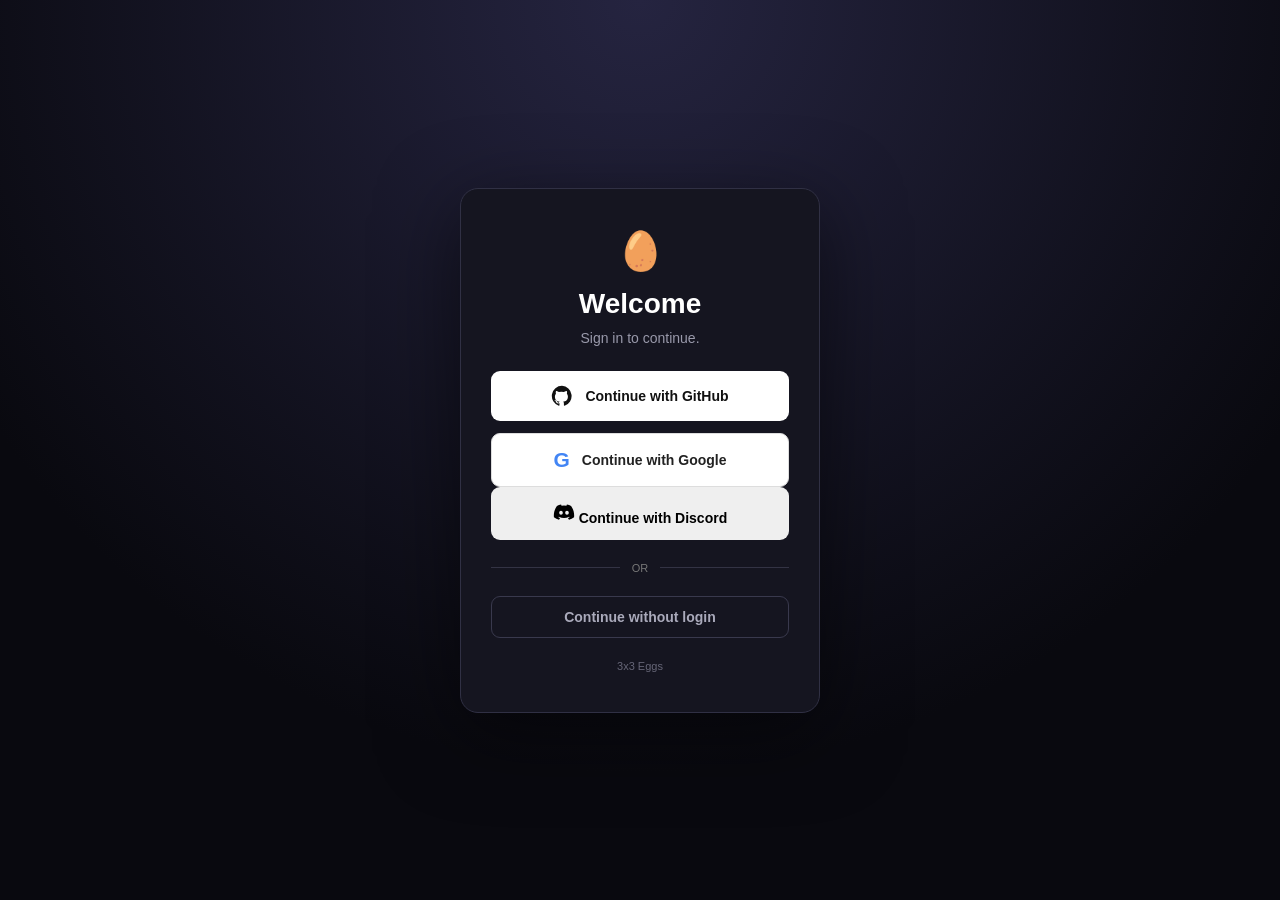
==== index.html @ 0055cea7 "Update index.html" ====
<!DOCTYPE html>
<html lang="en">
<head>
    <meta charset="UTF-8">
    <meta name="viewport" content="width=device-width, initial-scale=1.0">
    <title>3x3 Eggs</title>
    <link rel="stylesheet" href="style.css">
    <script type="module" src="script.js"></script>
</head>
<body>

<div id="login-screen">
    <div class="login-box">

        <div class="logo">🥚</div>

        <h1>Welcome</h1>
        <p class="subtitle">Sign in to continue.</p>

        <!-- SIGNED OUT -->
        <div id="signed-out">

            <button id="login-btn" class="github-btn">
                <svg viewBox="0 0 24 24" width="22" height="22">
                    <path fill="currentColor" d="M12 .9a11.1 11.1 0 0 0-3.51 21.63c.55.1.76-.24.76-.53v-2.06c-3.1.67-3.75-1.32-3.75-1.32-.5-1.28-1.24-1.62-1.24-1.62-1.01-.69.08-.68.08-.68 1.12.08 1.71 1.15 1.71 1.15 1 .1.75 1.91 2.4 2.02.3-.72.62-1.2.9-1.48-2.48-.28-5.09-1.24-5.09-5.53 0-1.22.44-2.22 1.15-3-.12-.28-.5-1.42.11-2.96 0 0 .94-.3 3.05 1.15a10.6 10.6 0 0 1 5.56 0c2.12-1.44 3.05-1.15 3.05-1.15.61 1.54.23 2.68.12 2.96.71.78 1.14 1.78 1.14 3 0 4.3-2.62 5.25-5.12 5.52.4.35.76 1.03.76 2.08V22c0 .29.2.64.77.53A11.1 11.1 0 0 0 12 .9z"/>
                </svg>
                Continue with GitHub
            </button>

            <button id="google-btn" class="google-btn">
                <span class="google-icon">G</span>
                Continue with Google
            </button>

            <!-- DISCORD LOGIN -->
            <button id="discord-btn" class="discord-btn">
                <svg viewBox="0 0 24 24" width="22" height="22" aria-hidden="true">
                    <path fill="currentColor" d="M19.73 5.33A18.4 18.4 0 0 0 15.2 3.92l-.56 1.14a17 17 0 0 0-5.28 0L8.8 3.92a18.4 18.4 0 0 0-4.53 1.41C1.4 9.55.62 13.67 1.01 17.73a18.5 18.5 0 0 0 5.55 2.81l1.2-1.96a12 12 0 0 1-1.89-.91l.46-.36a13.2 13.2 0 0 0 11.34 0l.46.36a12 12 0 0 1-1.89.91l1.2 1.96a18.5 18.5 0 0 0 5.55-2.81c.46-4.71-.79-8.79-3.26-12.4ZM8.73 14.97c-1.08 0-1.97-.99-1.97-2.21s.87-2.21 1.97-2.21 1.99.99 1.97 2.21c0 1.22-.87 2.21-1.97 2.21Zm6.54 0c-1.08 0-1.97-.99-1.97-2.21s.87-2.21 1.97-2.21 1.99.99 1.97 2.21c0 1.22-.87 2.21-1.97 2.21Z"/>
                </svg>
                Continue with Discord
            </button>

            <div class="divider">OR</div>

            <button id="continue-btn" class="continue-btn">
                Continue without login
            </button>

        </div>

        <!-- SIGNED IN -->
        <div id="signed-in" hidden>

            <img id="avatar" src="" alt="Profile picture">

            <h3 id="username"></h3>

            <p class="subtitle">You're logged in!</p>

            <button id="logged-in-continue" class="game-btn">
                Continue
            </button>

            <button id="logout-btn" class="logout-btn">
                Sign out
            </button>

        </div>

        <p id="status" aria-live="polite"></p>

        <small>3x3 Eggs</small>

    </div>
</div>

<div id="game"></div>

</body>
</html>
---- style.css ----
* {
    margin: 0;
    padding: 0;
    box-sizing: border-box;
}

html, body {
    width: 100%;
    height: 100%;
    overflow: hidden;
    font-family: Arial, sans-serif;
    background: #09090f;
    color: white;
}

[hidden] {
    display: none !important;
}

#login-screen {
    position: fixed;
    inset: 0;
    z-index: 100;
    display: flex;
    justify-content: center;
    align-items: center;
    background: radial-gradient(circle at top, #252440, #09090f 70%);
    transition: opacity .4s;
}

#login-screen.fade {
    opacity: 0;
    pointer-events: none;
}

.login-box {
    width: 360px;
    max-width: 90%;
    padding: 40px 30px;
    text-align: center;
    background: #151520;
    border: 1px solid #303044;
    border-radius: 18px;
    box-shadow: 0 20px 80px #0008;
}

.logo {
    font-size: 38px;
    margin-bottom: 15px;
}

h1 {
    font-size: 28px;
    margin-bottom: 10px;
}

.subtitle {
    color: #9999aa;
    font-size: 14px;
    margin-bottom: 25px;
}

button {
    width: 100%;
    padding: 14px;
    border: none;
    border-radius: 9px;
    font-size: 14px;
    font-weight: bold;
    cursor: pointer;
    transition: .2s;
}

button:hover {
    transform: translateY(-2px);
}

button:disabled {
    opacity: .6;
    cursor: wait;
    transform: none;
}

/* GITHUB */

.github-btn {
    display: flex;
    align-items: center;
    justify-content: center;
    gap: 12px;
    background: white;
    color: #111;
}

.github-btn:hover {
    background: #ddd;
}

/* GOOGLE */

.google-btn {
    display: flex;
    align-items: center;
    justify-content: center;
    gap: 12px;
    margin-top: 12px;
    background: white;
    color: #222;
    border: 1px solid #ddd;
}

.google-btn:hover {
    background: #eee;
}

.google-icon {
    font-size: 21px;
    font-weight: bold;
    color: #4285f4;
}

/* CONTINUE */

.game-btn {
    background: white;
    color: #111;
    margin-bottom: 10px;
}

.game-btn:hover {
    background: #ddd;
}

/* SIGN OUT */

.logout-btn {
    background: #36364b;
    color: white;
}

.logout-btn:hover {
    background: #494963;
}

/* GUEST */

.continue-btn {
    background: transparent;
    border: 1px solid #39394d;
    color: #aaaabb;
    padding: 12px;
}

.continue-btn:hover {
    background: #252536;
    color: white;
}

/* DIVIDER */

.divider {
    display: flex;
    align-items: center;
    gap: 12px;
    margin: 22px 0;
    color: #777;
    font-size: 11px;
}

.divider::before,
.divider::after {
    content: "";
    flex: 1;
    height: 1px;
    background: #333344;
}

/* PROFILE */

#avatar {
    width: 75px;
    height: 75px;
    border-radius: 50%;
    object-fit: cover;
    margin: 10px auto;
    display: block;
}

#username {
    margin: 10px 0;
    font-size: 19px;
}

/* STATUS */

#status {
    color: #e8b875;
    font-size: 12px;
    margin-top: 12px;
    overflow-wrap: anywhere;
}

small {
    display: block;
    color: #666677;
    margin-top: 22px;
    font-size: 11px;
}

/* GAME */

#game {
    width: 100%;
    height: 100%;
}

#game iframe {
    width: 100%;
    height: 100%;
    border: none;
    display: block;
}
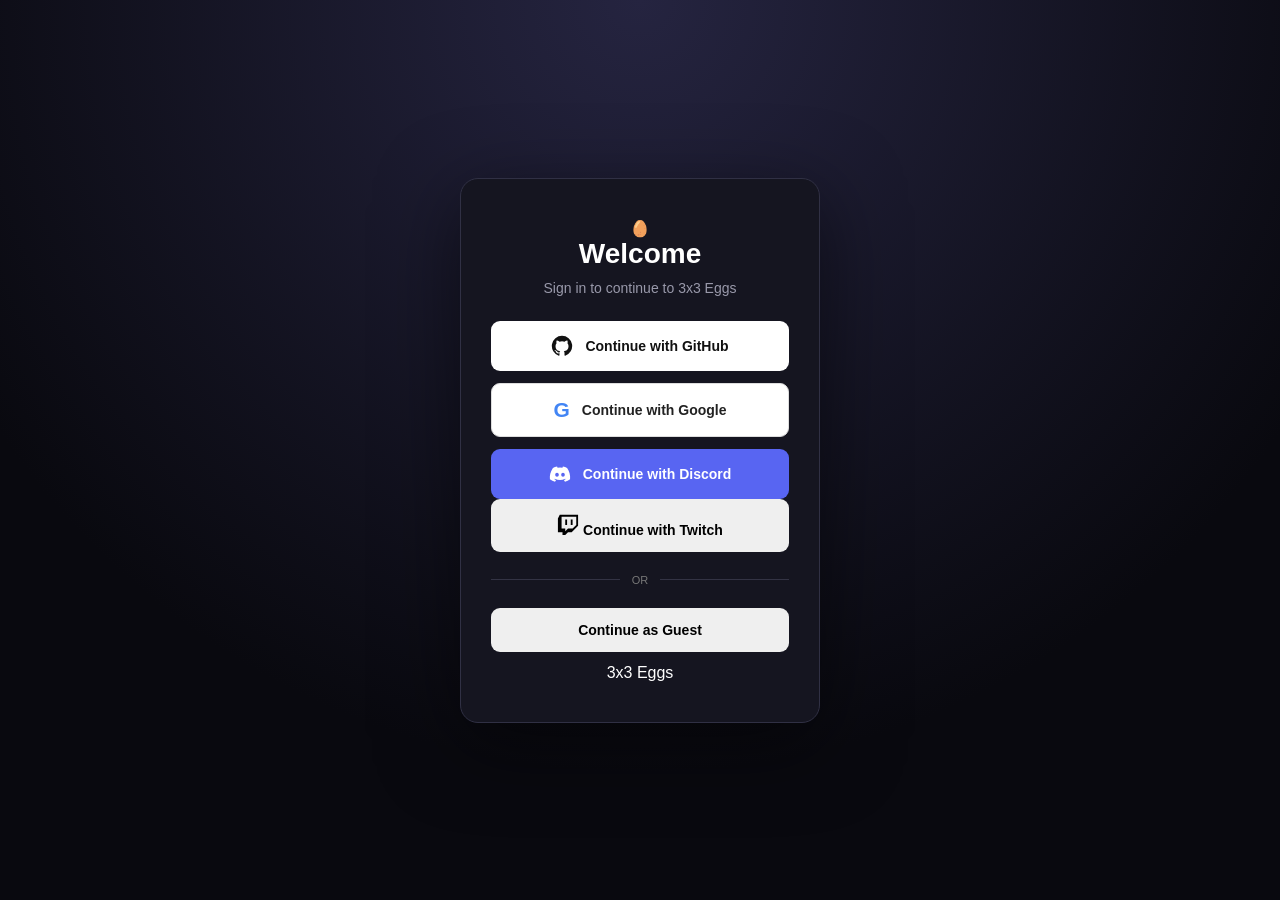
==== commit b3d8799f: "Update index.html" ====
--- a/index.html
+++ b/index.html
@@ -1,80 +1,83 @@
 <!DOCTYPE html>
 <html lang="en">
 <head>
-    <meta charset="UTF-8">
-    <meta name="viewport" content="width=device-width, initial-scale=1.0">
-    <title>3x3 Eggs</title>
-    <link rel="stylesheet" href="style.css">
-    <script type="module" src="script.js"></script>
+  <meta charset="UTF-8">
+  <meta name="viewport" content="width=device-width, initial-scale=1.0">
+  <title>3x3 Eggs</title>
+  <link rel="stylesheet" href="style.css">
 </head>
 <body>
 
-<div id="login-screen">
+  <main id="login-screen">
     <div class="login-box">
 
-        <div class="logo">🥚</div>
+      <div class="egg-logo">🥚</div>
 
-        <h1>Welcome</h1>
-        <p class="subtitle">Sign in to continue.</p>
+      <h1>Welcome</h1>
+      <p class="subtitle">Sign in to continue to 3x3 Eggs</p>
 
-        <!-- SIGNED OUT -->
-        <div id="signed-out">
+      <section id="signed-out">
+        <button id="login-btn" class="auth-btn github-btn">
+          <svg viewBox="0 0 24 24" width="22" height="22" aria-hidden="true">
+            <path fill="currentColor" d="M12 .9a11.1 11.1 0 0 0-3.51 21.63c.55.1.76-.24.76-.53v-2.07c-3.1.67-3.76-1.32-3.76-1.32-.5-1.28-1.24-1.62-1.24-1.62-1.02-.7.08-.69.08-.69 1.12.08 1.71 1.15 1.71 1.15 1 .1.76 2.3 3.3 1.62.1-.72.39-1.2.7-1.48-2.48-.28-5.1-1.24-5.1-5.53 0-1.22.44-2.22 1.15-3-.12-.28-.5-1.42.11-2.96 0 0 .94-.3 3.05 1.15a10.6 10.6 0 0 1 5.55 0c2.12-1.44 3.05-1.15 3.05-1.15.61 1.54.23 2.68.11 2.96.72.78 1.15 1.78 1.15 3 0 4.3-2.62 5.25-5.12 5.52.4.35.75 1.03.75 2.08V22c0 .29.2.64.77.53A11.1 11.1 0 0 0 12 .9Z"/>
+          </svg>
+          Continue with GitHub
+        </button>
 
-            <button id="login-btn" class="github-btn">
-                <svg viewBox="0 0 24 24" width="22" height="22">
-                    <path fill="currentColor" d="M12 .9a11.1 11.1 0 0 0-3.51 21.63c.55.1.76-.24.76-.53v-2.06c-3.1.67-3.75-1.32-3.75-1.32-.5-1.28-1.24-1.62-1.24-1.62-1.01-.69.08-.68.08-.68 1.12.08 1.71 1.15 1.71 1.15 1 .1.75 1.91 2.4 2.02.3-.72.62-1.2.9-1.48-2.48-.28-5.09-1.24-5.09-5.53 0-1.22.44-2.22 1.15-3-.12-.28-.5-1.42.11-2.96 0 0 .94-.3 3.05 1.15a10.6 10.6 0 0 1 5.56 0c2.12-1.44 3.05-1.15 3.05-1.15.61 1.54.23 2.68.12 2.96.71.78 1.14 1.78 1.14 3 0 4.3-2.62 5.25-5.12 5.52.4.35.76 1.03.76 2.08V22c0 .29.2.64.77.53A11.1 11.1 0 0 0 12 .9z"/>
-                </svg>
-                Continue with GitHub
-            </button>
+        <button id="google-btn" class="auth-btn google-btn">
+          <span class="google-icon">G</span>
+          Continue with Google
+        </button>
 
-            <button id="google-btn" class="google-btn">
-                <span class="google-icon">G</span>
-                Continue with Google
-            </button>
+        <button id="discord-btn" class="auth-btn discord-btn">
+          <svg viewBox="0 0 24 24" width="22" height="22" aria-hidden="true">
+            <path fill="currentColor" d="M19.73 5.33A18.4 18.4 0 0 0 15.2 3.92l-.56 1.14a17 17 0 0 0-5.28 0L8.8 3.92a18.4 18.4 0 0 0-4.53 1.41C1.4 9.55.62 13.67 1.01 17.73a18.5 18.5 0 0 0 5.55 2.81l1.2-1.96a12 12 0 0 1-1.89-.91l.46-.36a13.2 13.2 0 0 0 11.34 0l.46.36a12 12 0 0 1-1.89.91l1.2 1.96a18.5 18.5 0 0 0 5.55-2.81c.46-4.71-.79-8.79-3.26-12.4ZM8.73 14.97c-1.08 0-1.97-.99-1.97-2.21s.87-2.21 1.97-2.21 1.99.99 1.97 2.21c0 1.22-.87 2.21-1.97 2.21Zm6.54 0c-1.08 0-1.97-.99-1.97-2.21s.87-2.21 1.97-2.21 1.99.99 1.97 2.21c0 1.22-.87 2.21-1.97 2.21Z"/>
+          </svg>
+          Continue with Discord
+        </button>
 
-            <!-- DISCORD LOGIN -->
-            <button id="discord-btn" class="discord-btn">
-                <svg viewBox="0 0 24 24" width="22" height="22" aria-hidden="true">
-                    <path fill="currentColor" d="M19.73 5.33A18.4 18.4 0 0 0 15.2 3.92l-.56 1.14a17 17 0 0 0-5.28 0L8.8 3.92a18.4 18.4 0 0 0-4.53 1.41C1.4 9.55.62 13.67 1.01 17.73a18.5 18.5 0 0 0 5.55 2.81l1.2-1.96a12 12 0 0 1-1.89-.91l.46-.36a13.2 13.2 0 0 0 11.34 0l.46.36a12 12 0 0 1-1.89.91l1.2 1.96a18.5 18.5 0 0 0 5.55-2.81c.46-4.71-.79-8.79-3.26-12.4ZM8.73 14.97c-1.08 0-1.97-.99-1.97-2.21s.87-2.21 1.97-2.21 1.99.99 1.97 2.21c0 1.22-.87 2.21-1.97 2.21Zm6.54 0c-1.08 0-1.97-.99-1.97-2.21s.87-2.21 1.97-2.21 1.99.99 1.97 2.21c0 1.22-.87 2.21-1.97 2.21Z"/>
-                </svg>
-                Continue with Discord
-            </button>
+        <button id="twitch-btn" class="auth-btn twitch-btn">
+          <svg viewBox="0 0 24 24" width="22" height="22" aria-hidden="true">
+            <path fill="currentColor" d="M3 2 1 6v15h5v3h3l3-3h4l7-7V2H3zm18 11-4 4h-5l-3 3v-3H5V4h16v9zM9 7v6h2V7H9zm6 0v6h2V7h-2z"/>
+          </svg>
+          Continue with Twitch
+        </button>
 
-            <div class="divider">OR</div>
-
-            <button id="continue-btn" class="continue-btn">
-                Continue without login
-            </button>
-
+        <div class="divider">
+          <span>OR</span>
         </div>
 
-        <!-- SIGNED IN -->
-        <div id="signed-in" hidden>
+        <button id="continue-btn" class="auth-btn guest-btn">
+          Continue as Guest
+        </button>
+      </section>
 
-            <img id="avatar" src="" alt="Profile picture">
-
-            <h3 id="username"></h3>
-
-            <p class="subtitle">You're logged in!</p>
-
-            <button id="logged-in-continue" class="game-btn">
-                Continue
-            </button>
-
-            <button id="logout-btn" class="logout-btn">
-                Sign out
-            </button>
-
+      <section id="signed-in" hidden>
+        <div class="profile">
+          <img id="avatar" src="" alt="Profile picture">
+          <div class="profile-info">
+            <span class="profile-label">Signed in as</span>
+            <strong id="username">User</strong>
+          </div>
         </div>
 
-        <p id="status" aria-live="polite"></p>
+        <button id="logged-in-continue" class="auth-btn continue-btn">
+          Continue
+        </button>
 
-        <small>3x3 Eggs</small>
+        <button id="logout-btn" class="auth-btn logout-btn">
+          Sign out
+        </button>
+      </section>
 
+      <p id="status" role="status" aria-live="polite"></p>
+
+      <div class="footer">3x3 Eggs</div>
     </div>
-</div>
+  </main>
 
-<div id="game"></div>
+  <div id="game"></div>
 
+  <script type="module" src="script.js"></script>
 </body>
 </html>
--- a/style.css
+++ b/style.css
@@ -119,6 +119,22 @@
     color: #4285f4;
 }
 
+/* DISCORD */
+
+.discord-btn {
+    display: flex;
+    align-items: center;
+    justify-content: center;
+    gap: 12px;
+    margin-top: 12px;
+    background: #5865F2;
+    color: white;
+}
+
+.discord-btn:hover {
+    background: #4752C4;
+}
+
 /* CONTINUE */
 
 .game-btn {
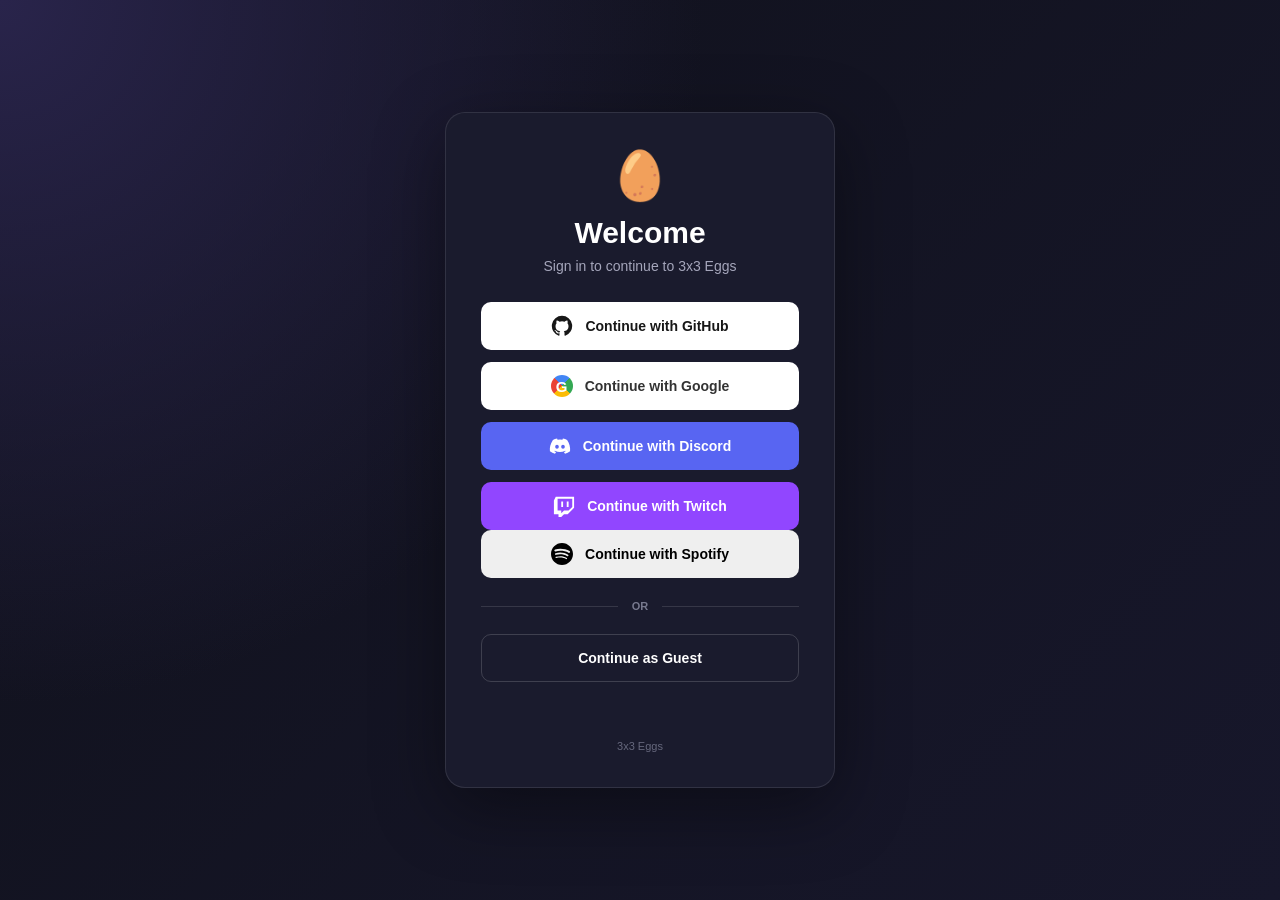
==== commit 7ddc4d57: "Update index.html" ====
--- a/index.html
+++ b/index.html
@@ -17,6 +17,7 @@
       <p class="subtitle">Sign in to continue to 3x3 Eggs</p>
 
       <section id="signed-out">
+
         <button id="login-btn" class="auth-btn github-btn">
           <svg viewBox="0 0 24 24" width="22" height="22" aria-hidden="true">
             <path fill="currentColor" d="M12 .9a11.1 11.1 0 0 0-3.51 21.63c.55.1.76-.24.76-.53v-2.07c-3.1.67-3.76-1.32-3.76-1.32-.5-1.28-1.24-1.62-1.24-1.62-1.02-.7.08-.69.08-.69 1.12.08 1.71 1.15 1.71 1.15 1 .1.76 2.3 3.3 1.62.1-.72.39-1.2.7-1.48-2.48-.28-5.1-1.24-5.1-5.53 0-1.22.44-2.22 1.15-3-.12-.28-.5-1.42.11-2.96 0 0 .94-.3 3.05 1.15a10.6 10.6 0 0 1 5.55 0c2.12-1.44 3.05-1.15 3.05-1.15.61 1.54.23 2.68.11 2.96.72.78 1.15 1.78 1.15 3 0 4.3-2.62 5.25-5.12 5.52.4.35.75 1.03.75 2.08V22c0 .29.2.64.77.53A11.1 11.1 0 0 0 12 .9Z"/>
@@ -43,6 +44,13 @@
           Continue with Twitch
         </button>
 
+        <button id="spotify-btn" class="auth-btn spotify-btn">
+          <svg viewBox="0 0 24 24" width="22" height="22" aria-hidden="true">
+            <path fill="currentColor" d="M12 0C5.37 0 0 5.37 0 12s5.37 12 12 12 12-5.37 12-12S18.63 0 12 0Zm5.5 17.3a.75.75 0 0 1-1.03.25c-2.83-1.73-6.4-2.12-10.6-1.16a.75.75 0 1 1-.34-1.46c4.6-1.05 8.55-.6 11.72 1.34.35.22.46.68.25 1.03Zm1.47-3.28a.94.94 0 0 1-1.29.31c-3.24-1.99-8.18-2.57-12.01-1.41a.94.94 0 1 1-.55-1.79c4.38-1.33 9.82-.69 13.54 1.6.44.27.58.85.31 1.29Zm.13-3.42C15.22 8.3 8.83 8.08 5.12 9.2a1.13 1.13 0 1 1-.65-2.17c4.26-1.29 11.34-1.04 15.81 1.61a1.13 1.13 0 0 1-1.18 1.94Z"/>
+          </svg>
+          Continue with Spotify
+        </button>
+
         <div class="divider">
           <span>OR</span>
         </div>
@@ -50,6 +58,7 @@
         <button id="continue-btn" class="auth-btn guest-btn">
           Continue as Guest
         </button>
+
       </section>
 
       <section id="signed-in" hidden>
--- a/style.css
+++ b/style.css
@@ -1,238 +1,283 @@
 * {
-    margin: 0;
-    padding: 0;
-    box-sizing: border-box;
-}
-
-html, body {
-    width: 100%;
-    height: 100%;
-    overflow: hidden;
-    font-family: Arial, sans-serif;
-    background: #09090f;
-    color: white;
-}
-
-[hidden] {
-    display: none !important;
+  box-sizing: border-box;
+  margin: 0;
+  padding: 0;
+}
+
+html,
+body {
+  width: 100%;
+  min-height: 100%;
+  font-family: Arial, Helvetica, sans-serif;
+}
+
+body {
+  background: #10111b;
+  color: #ffffff;
 }
 
 #login-screen {
-    position: fixed;
-    inset: 0;
-    z-index: 100;
-    display: flex;
-    justify-content: center;
-    align-items: center;
-    background: radial-gradient(circle at top, #252440, #09090f 70%);
-    transition: opacity .4s;
-}
-
-#login-screen.fade {
-    opacity: 0;
-    pointer-events: none;
+  position: fixed;
+  inset: 0;
+  z-index: 10;
+  display: flex;
+  align-items: center;
+  justify-content: center;
+  padding: 20px;
+  background:
+    radial-gradient(circle at top left, #29244b 0, transparent 45%),
+    linear-gradient(135deg, #10111b, #17172b);
+  transition: opacity 0.4s ease;
+}
+
+#login-screen.fade-out {
+  opacity: 0;
+  pointer-events: none;
 }
 
 .login-box {
-    width: 360px;
-    max-width: 90%;
-    padding: 40px 30px;
-    text-align: center;
-    background: #151520;
-    border: 1px solid #303044;
-    border-radius: 18px;
-    box-shadow: 0 20px 80px #0008;
-}
-
-.logo {
-    font-size: 38px;
-    margin-bottom: 15px;
+  width: 100%;
+  max-width: 390px;
+  padding: 35px;
+  border: 1px solid rgba(255, 255, 255, 0.1);
+  border-radius: 20px;
+  background: rgba(27, 28, 46, 0.94);
+  box-shadow: 0 20px 70px rgba(0, 0, 0, 0.4);
+  text-align: center;
+}
+
+.egg-logo {
+  margin-bottom: 12px;
+  font-size: 48px;
 }
 
 h1 {
-    font-size: 28px;
-    margin-bottom: 10px;
+  margin-bottom: 8px;
+  font-size: 30px;
+  font-weight: 750;
 }
 
 .subtitle {
-    color: #9999aa;
-    font-size: 14px;
-    margin-bottom: 25px;
-}
-
-button {
-    width: 100%;
-    padding: 14px;
-    border: none;
-    border-radius: 9px;
-    font-size: 14px;
-    font-weight: bold;
-    cursor: pointer;
-    transition: .2s;
-}
-
-button:hover {
-    transform: translateY(-2px);
-}
-
-button:disabled {
-    opacity: .6;
-    cursor: wait;
-    transform: none;
-}
-
-/* GITHUB */
+  margin-bottom: 28px;
+  color: #a5a6bb;
+  font-size: 14px;
+}
+
+.auth-btn {
+  display: flex;
+  width: 100%;
+  min-height: 48px;
+  align-items: center;
+  justify-content: center;
+  gap: 12px;
+  padding: 12px 16px;
+  border: none;
+  border-radius: 10px;
+  font-size: 14px;
+  font-weight: 700;
+  cursor: pointer;
+  transition: background 0.2s ease, transform 0.2s ease, opacity 0.2s ease;
+}
+
+.auth-btn:hover {
+  transform: translateY(-1px);
+}
+
+.auth-btn:active {
+  transform: translateY(0);
+}
+
+.auth-btn:disabled {
+  cursor: wait;
+  opacity: 0.6;
+}
 
 .github-btn {
-    display: flex;
-    align-items: center;
-    justify-content: center;
-    gap: 12px;
-    background: white;
-    color: #111;
+  background: #ffffff;
+  color: #171717;
 }
 
 .github-btn:hover {
-    background: #ddd;
-}
-
-/* GOOGLE */
+  background: #e8e8e8;
+}
 
 .google-btn {
-    display: flex;
-    align-items: center;
-    justify-content: center;
-    gap: 12px;
-    margin-top: 12px;
-    background: white;
-    color: #222;
-    border: 1px solid #ddd;
+  margin-top: 12px;
+  background: #ffffff;
+  color: #333333;
 }
 
 .google-btn:hover {
-    background: #eee;
+  background: #e8e8e8;
 }
 
 .google-icon {
-    font-size: 21px;
-    font-weight: bold;
-    color: #4285f4;
-}
-
-/* DISCORD */
+  display: inline-flex;
+  width: 22px;
+  height: 22px;
+  align-items: center;
+  justify-content: center;
+  border-radius: 50%;
+  background: conic-gradient(
+    from -45deg,
+    #4285f4 0deg 90deg,
+    #34a853 90deg 180deg,
+    #fbbc05 180deg 270deg,
+    #ea4335 270deg 360deg
+  );
+  color: #ffffff;
+  font-size: 15px;
+  font-weight: 800;
+}
 
 .discord-btn {
-    display: flex;
-    align-items: center;
-    justify-content: center;
-    gap: 12px;
-    margin-top: 12px;
-    background: #5865F2;
-    color: white;
+  margin-top: 12px;
+  background: #5865f2;
+  color: #ffffff;
 }
 
 .discord-btn:hover {
-    background: #4752C4;
-}
-
-/* CONTINUE */
-
-.game-btn {
-    background: white;
-    color: #111;
-    margin-bottom: 10px;
-}
-
-.game-btn:hover {
-    background: #ddd;
-}
-
-/* SIGN OUT */
-
-.logout-btn {
-    background: #36364b;
-    color: white;
-}
-
-.logout-btn:hover {
-    background: #494963;
-}
-
-/* GUEST */
-
-.continue-btn {
-    background: transparent;
-    border: 1px solid #39394d;
-    color: #aaaabb;
-    padding: 12px;
-}
-
-.continue-btn:hover {
-    background: #252536;
-    color: white;
-}
-
-/* DIVIDER */
+  background: #4752c4;
+}
+
+.twitch-btn {
+  margin-top: 12px;
+  background: #9146ff;
+  color: #ffffff;
+}
+
+.twitch-btn:hover {
+  background: #772ce8;
+}
 
 .divider {
-    display: flex;
-    align-items: center;
-    gap: 12px;
-    margin: 22px 0;
-    color: #777;
-    font-size: 11px;
+  display: flex;
+  align-items: center;
+  gap: 14px;
+  margin: 22px 0;
+  color: #77798e;
+  font-size: 11px;
+  font-weight: 700;
 }
 
 .divider::before,
 .divider::after {
-    content: "";
-    flex: 1;
-    height: 1px;
-    background: #333344;
-}
-
-/* PROFILE */
+  height: 1px;
+  flex: 1;
+  background: rgba(255, 255, 255, 0.12);
+  content: "";
+}
+
+.guest-btn {
+  border: 1px solid rgba(255, 255, 255, 0.16);
+  background: transparent;
+  color: #ffffff;
+}
+
+.guest-btn:hover {
+  background: rgba(255, 255, 255, 0.08);
+}
+
+.profile {
+  display: flex;
+  align-items: center;
+  gap: 14px;
+  margin-bottom: 22px;
+  padding: 14px;
+  border: 1px solid rgba(255, 255, 255, 0.1);
+  border-radius: 12px;
+  background: rgba(255, 255, 255, 0.04);
+  text-align: left;
+}
 
 #avatar {
-    width: 75px;
-    height: 75px;
-    border-radius: 50%;
-    object-fit: cover;
-    margin: 10px auto;
-    display: block;
+  width: 48px;
+  height: 48px;
+  border-radius: 50%;
+  background: #34364d;
+  object-fit: cover;
+}
+
+.profile-info {
+  display: flex;
+  min-width: 0;
+  flex-direction: column;
+  gap: 5px;
+}
+
+.profile-label {
+  color: #a5a6bb;
+  font-size: 12px;
 }
 
 #username {
-    margin: 10px 0;
-    font-size: 19px;
-}
-
-/* STATUS */
+  overflow: hidden;
+  color: #ffffff;
+  font-size: 15px;
+  text-overflow: ellipsis;
+  white-space: nowrap;
+}
+
+.continue-btn {
+  background: #6c63ff;
+  color: #ffffff;
+}
+
+.continue-btn:hover {
+  background: #554be5;
+}
+
+.logout-btn {
+  margin-top: 12px;
+  border: 1px solid rgba(255, 255, 255, 0.14);
+  background: transparent;
+  color: #c4c5d4;
+}
+
+.logout-btn:hover {
+  background: rgba(255, 255, 255, 0.08);
+  color: #ffffff;
+}
 
 #status {
-    color: #e8b875;
-    font-size: 12px;
-    margin-top: 12px;
-    overflow-wrap: anywhere;
-}
-
-small {
-    display: block;
-    color: #666677;
-    margin-top: 22px;
-    font-size: 11px;
-}
-
-/* GAME */
+  min-height: 18px;
+  margin-top: 18px;
+  color: #ffb4b4;
+  font-size: 12px;
+  overflow-wrap: anywhere;
+}
+
+.footer {
+  margin-top: 22px;
+  color: #66687d;
+  font-size: 11px;
+}
 
 #game {
-    width: 100%;
-    height: 100%;
+  position: fixed;
+  inset: 0;
+  width: 100%;
+  height: 100%;
+  background: #000000;
 }
 
 #game iframe {
-    width: 100%;
-    height: 100%;
-    border: none;
-    display: block;
-}
+  display: block;
+  width: 100%;
+  height: 100%;
+  border: 0;
+}
+
+[hidden] {
+  display: none !important;
+}
+
+@media (max-width: 420px) {
+  .login-box {
+    padding: 28px 22px;
+  }
+
+  h1 {
+    font-size: 26px;
+  }
+}
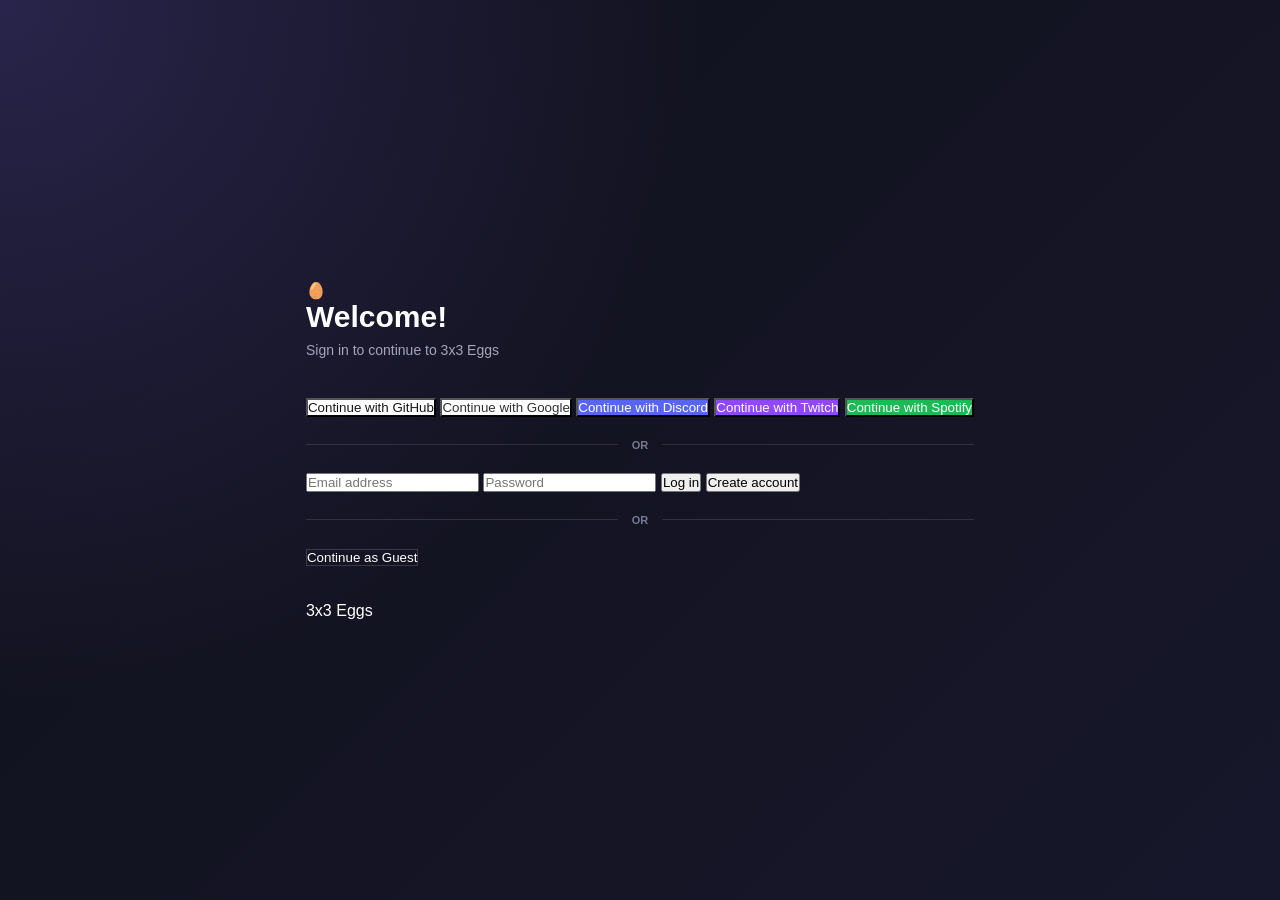
==== commit af092244: "Update index.html" ====
--- a/index.html
+++ b/index.html
@@ -8,46 +8,33 @@
 </head>
 <body>
 
-  <main id="login-screen">
-    <div class="login-box">
+  <main class="container" id="login-screen">
+    <section class="login-card">
 
-      <div class="egg-logo">🥚</div>
+      <div class="logo">🥚</div>
 
-      <h1>Welcome</h1>
+      <h1>Welcome!</h1>
       <p class="subtitle">Sign in to continue to 3x3 Eggs</p>
 
-      <section id="signed-out">
+      <div id="signed-out">
 
-        <button id="login-btn" class="auth-btn github-btn">
-          <svg viewBox="0 0 24 24" width="22" height="22" aria-hidden="true">
-            <path fill="currentColor" d="M12 .9a11.1 11.1 0 0 0-3.51 21.63c.55.1.76-.24.76-.53v-2.07c-3.1.67-3.76-1.32-3.76-1.32-.5-1.28-1.24-1.62-1.24-1.62-1.02-.7.08-.69.08-.69 1.12.08 1.71 1.15 1.71 1.15 1 .1.76 2.3 3.3 1.62.1-.72.39-1.2.7-1.48-2.48-.28-5.1-1.24-5.1-5.53 0-1.22.44-2.22 1.15-3-.12-.28-.5-1.42.11-2.96 0 0 .94-.3 3.05 1.15a10.6 10.6 0 0 1 5.55 0c2.12-1.44 3.05-1.15 3.05-1.15.61 1.54.23 2.68.11 2.96.72.78 1.15 1.78 1.15 3 0 4.3-2.62 5.25-5.12 5.52.4.35.75 1.03.75 2.08V22c0 .29.2.64.77.53A11.1 11.1 0 0 0 12 .9Z"/>
-          </svg>
+        <button id="login-btn" class="provider-btn github-btn">
           Continue with GitHub
         </button>
 
-        <button id="google-btn" class="auth-btn google-btn">
-          <span class="google-icon">G</span>
+        <button id="google-btn" class="provider-btn google-btn">
           Continue with Google
         </button>
 
-        <button id="discord-btn" class="auth-btn discord-btn">
-          <svg viewBox="0 0 24 24" width="22" height="22" aria-hidden="true">
-            <path fill="currentColor" d="M19.73 5.33A18.4 18.4 0 0 0 15.2 3.92l-.56 1.14a17 17 0 0 0-5.28 0L8.8 3.92a18.4 18.4 0 0 0-4.53 1.41C1.4 9.55.62 13.67 1.01 17.73a18.5 18.5 0 0 0 5.55 2.81l1.2-1.96a12 12 0 0 1-1.89-.91l.46-.36a13.2 13.2 0 0 0 11.34 0l.46.36a12 12 0 0 1-1.89.91l1.2 1.96a18.5 18.5 0 0 0 5.55-2.81c.46-4.71-.79-8.79-3.26-12.4ZM8.73 14.97c-1.08 0-1.97-.99-1.97-2.21s.87-2.21 1.97-2.21 1.99.99 1.97 2.21c0 1.22-.87 2.21-1.97 2.21Zm6.54 0c-1.08 0-1.97-.99-1.97-2.21s.87-2.21 1.97-2.21 1.99.99 1.97 2.21c0 1.22-.87 2.21-1.97 2.21Z"/>
-          </svg>
+        <button id="discord-btn" class="provider-btn discord-btn">
           Continue with Discord
         </button>
 
-        <button id="twitch-btn" class="auth-btn twitch-btn">
-          <svg viewBox="0 0 24 24" width="22" height="22" aria-hidden="true">
-            <path fill="currentColor" d="M3 2 1 6v15h5v3h3l3-3h4l7-7V2H3zm18 11-4 4h-5l-3 3v-3H5V4h16v9zM9 7v6h2V7H9zm6 0v6h2V7h-2z"/>
-          </svg>
+        <button id="twitch-btn" class="provider-btn twitch-btn">
           Continue with Twitch
         </button>
 
-        <button id="spotify-btn" class="auth-btn spotify-btn">
-          <svg viewBox="0 0 24 24" width="22" height="22" aria-hidden="true">
-            <path fill="currentColor" d="M12 0C5.37 0 0 5.37 0 12s5.37 12 12 12 12-5.37 12-12S18.63 0 12 0Zm5.5 17.3a.75.75 0 0 1-1.03.25c-2.83-1.73-6.4-2.12-10.6-1.16a.75.75 0 1 1-.34-1.46c4.6-1.05 8.55-.6 11.72 1.34.35.22.46.68.25 1.03Zm1.47-3.28a.94.94 0 0 1-1.29.31c-3.24-1.99-8.18-2.57-12.01-1.41a.94.94 0 1 1-.55-1.79c4.38-1.33 9.82-.69 13.54 1.6.44.27.58.85.31 1.29Zm.13-3.42C15.22 8.3 8.83 8.08 5.12 9.2a1.13 1.13 0 1 1-.65-2.17c4.26-1.29 11.34-1.04 15.81 1.61a1.13 1.13 0 0 1-1.18 1.94Z"/>
-          </svg>
+        <button id="spotify-btn" class="provider-btn spotify-btn">
           Continue with Spotify
         </button>
 
@@ -55,37 +42,71 @@
           <span>OR</span>
         </div>
 
-        <button id="continue-btn" class="auth-btn guest-btn">
+        <div class="email-login">
+          <input
+            type="email"
+            id="email"
+            placeholder="Email address"
+            autocomplete="email"
+          >
+
+          <input
+            type="password"
+            id="password"
+            placeholder="Password"
+            autocomplete="current-password"
+          >
+
+          <button id="email-login-btn" class="email-btn">
+            Log in
+          </button>
+
+          <button id="signup-btn" class="signup-btn">
+            Create account
+          </button>
+        </div>
+
+        <div class="divider">
+          <span>OR</span>
+        </div>
+
+        <button id="continue-btn" class="guest-btn">
           Continue as Guest
         </button>
 
-      </section>
+      </div>
 
-      <section id="signed-in" hidden>
-        <div class="profile">
-          <img id="avatar" src="" alt="Profile picture">
-          <div class="profile-info">
-            <span class="profile-label">Signed in as</span>
-            <strong id="username">User</strong>
-          </div>
-        </div>
+      <div id="signed-in" hidden>
+        <img id="avatar" src="" alt="Profile picture">
 
-        <button id="logged-in-continue" class="auth-btn continue-btn">
+        <h2 id="username"></h2>
+        <p class="subtitle">You're signed in!</p>
+
+        <button id="logged-in-continue" class="continue-btn">
           Continue
         </button>
 
-        <button id="logout-btn" class="auth-btn logout-btn">
+        <button id="logout-btn" class="logout-btn">
           Sign out
         </button>
-      </section>
+      </div>
 
-      <p id="status" role="status" aria-live="polite"></p>
+      <p id="status" role="status"></p>
 
-      <div class="footer">3x3 Eggs</div>
-    </div>
+      <footer>
+        3x3 Eggs
+      </footer>
+
+    </section>
   </main>
 
-  <div id="game"></div>
+  <div id="game">
+    <iframe
+      id="game-frame"
+      title="3x3 Eggs Game"
+      allowfullscreen
+    ></iframe>
+  </div>
 
   <script type="module" src="script.js"></script>
 </body>
--- a/style.css
+++ b/style.css
@@ -27,6 +27,7 @@
   background:
     radial-gradient(circle at top left, #29244b 0, transparent 45%),
     linear-gradient(135deg, #10111b, #17172b);
+  overflow-y: auto;
   transition: opacity 0.4s ease;
 }
 
@@ -38,6 +39,7 @@
 .login-box {
   width: 100%;
   max-width: 390px;
+  margin: auto;
   padding: 35px;
   border: 1px solid rgba(255, 255, 255, 0.1);
   border-radius: 20px;
@@ -150,6 +152,16 @@
   background: #772ce8;
 }
 
+.spotify-btn {
+  margin-top: 12px;
+  background: #1db954;
+  color: #ffffff;
+}
+
+.spotify-btn:hover {
+  background: #169c46;
+}
+
 .divider {
   display: flex;
   align-items: center;
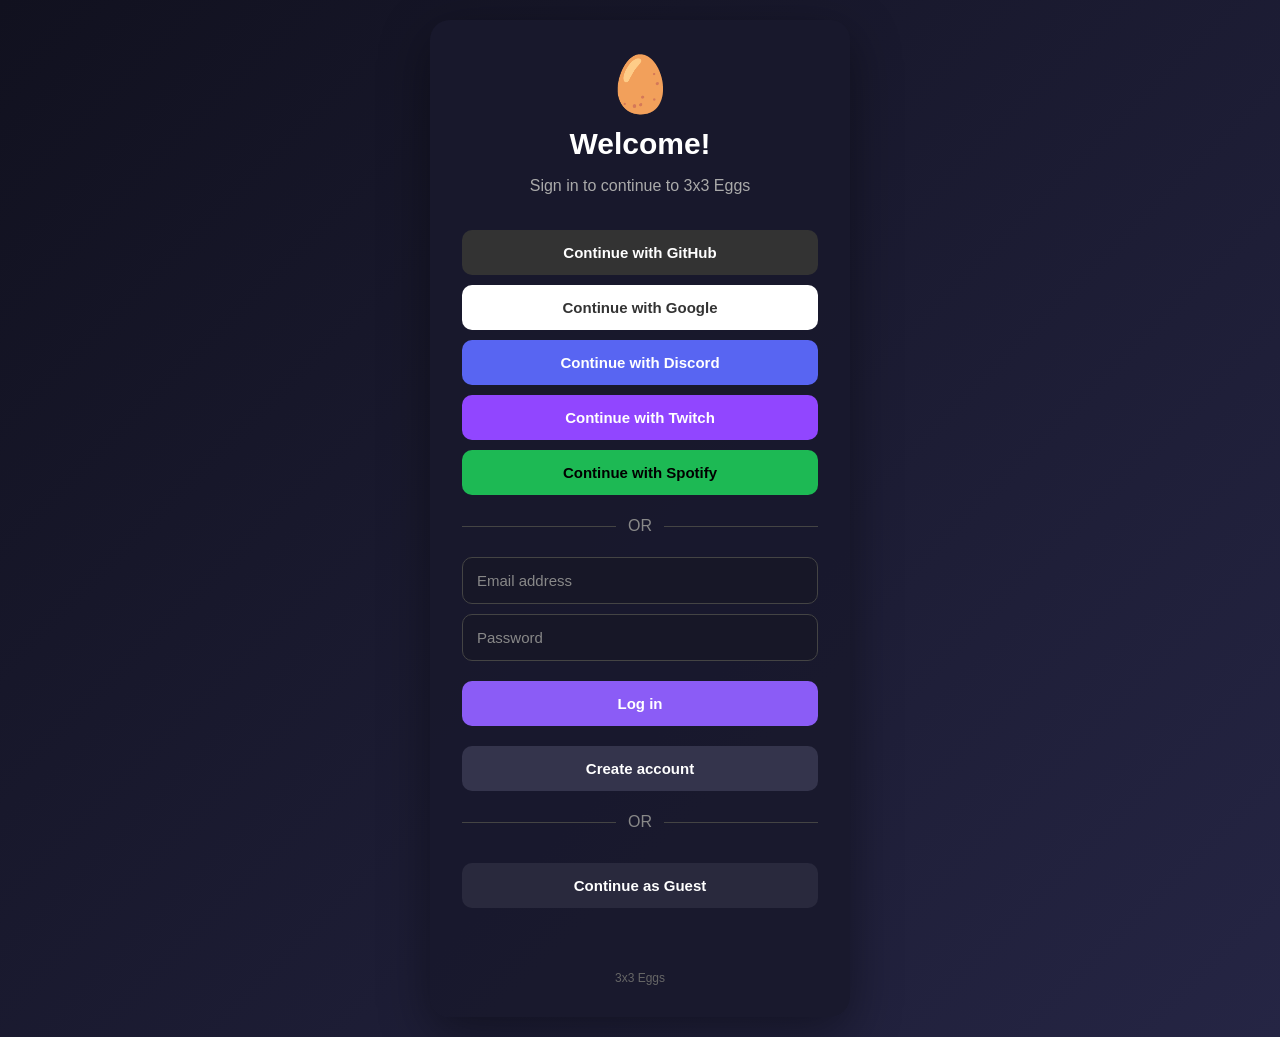
==== commit 5055f745: "Update index.html" ====
--- a/index.html
+++ b/index.html
@@ -7,105 +7,48 @@
   <link rel="stylesheet" href="style.css">
 </head>
 <body>
-
   <main class="container" id="login-screen">
     <section class="login-card">
-
       <div class="logo">🥚</div>
-
       <h1>Welcome!</h1>
       <p class="subtitle">Sign in to continue to 3x3 Eggs</p>
 
       <div id="signed-out">
+        <button id="login-btn" class="provider-btn github-btn">Continue with GitHub</button>
+        <button id="google-btn" class="provider-btn google-btn">Continue with Google</button>
+        <button id="discord-btn" class="provider-btn discord-btn">Continue with Discord</button>
+        <button id="twitch-btn" class="provider-btn twitch-btn">Continue with Twitch</button>
+        <button id="spotify-btn" class="provider-btn spotify-btn">Continue with Spotify</button>
 
-        <button id="login-btn" class="provider-btn github-btn">
-          Continue with GitHub
-        </button>
+        <div class="divider"><span>OR</span></div>
 
-        <button id="google-btn" class="provider-btn google-btn">
-          Continue with Google
-        </button>
-
-        <button id="discord-btn" class="provider-btn discord-btn">
-          Continue with Discord
-        </button>
-
-        <button id="twitch-btn" class="provider-btn twitch-btn">
-          Continue with Twitch
-        </button>
-
-        <button id="spotify-btn" class="provider-btn spotify-btn">
-          Continue with Spotify
-        </button>
-
-        <div class="divider">
-          <span>OR</span>
+        <div class="email-login">
+          <input type="email" id="email" placeholder="Email address" autocomplete="email">
+          <input type="password" id="password" placeholder="Password" autocomplete="current-password">
+          <button id="email-login-btn" class="email-btn">Log in</button>
+          <button id="signup-btn" class="signup-btn">Create account</button>
         </div>
 
-        <div class="email-login">
-          <input
-            type="email"
-            id="email"
-            placeholder="Email address"
-            autocomplete="email"
-          >
+        <div class="divider"><span>OR</span></div>
 
-          <input
-            type="password"
-            id="password"
-            placeholder="Password"
-            autocomplete="current-password"
-          >
-
-          <button id="email-login-btn" class="email-btn">
-            Log in
-          </button>
-
-          <button id="signup-btn" class="signup-btn">
-            Create account
-          </button>
-        </div>
-
-        <div class="divider">
-          <span>OR</span>
-        </div>
-
-        <button id="continue-btn" class="guest-btn">
-          Continue as Guest
-        </button>
-
+        <button id="continue-btn" class="guest-btn">Continue as Guest</button>
       </div>
 
       <div id="signed-in" hidden>
         <img id="avatar" src="" alt="Profile picture">
-
         <h2 id="username"></h2>
         <p class="subtitle">You're signed in!</p>
-
-        <button id="logged-in-continue" class="continue-btn">
-          Continue
-        </button>
-
-        <button id="logout-btn" class="logout-btn">
-          Sign out
-        </button>
+        <button id="logged-in-continue" class="continue-btn">Continue</button>
+        <button id="logout-btn" class="logout-btn">Sign out</button>
       </div>
 
       <p id="status" role="status"></p>
-
-      <footer>
-        3x3 Eggs
-      </footer>
-
+      <footer>3x3 Eggs</footer>
     </section>
   </main>
 
   <div id="game">
-    <iframe
-      id="game-frame"
-      title="3x3 Eggs Game"
-      allowfullscreen
-    ></iframe>
+    <iframe id="game-frame" title="3x3 Eggs Game" allowfullscreen></iframe>
   </div>
 
   <script type="module" src="script.js"></script>
--- a/style.css
+++ b/style.css
@@ -1,295 +1,215 @@
 * {
   box-sizing: border-box;
+}
+
+body {
   margin: 0;
-  padding: 0;
-}
-
-html,
-body {
-  width: 100%;
-  min-height: 100%;
-  font-family: Arial, Helvetica, sans-serif;
-}
-
-body {
-  background: #10111b;
-  color: #ffffff;
-}
-
-#login-screen {
-  position: fixed;
-  inset: 0;
-  z-index: 10;
+  min-height: 100vh;
+  font-family: Arial, sans-serif;
+  background: linear-gradient(135deg, #11111f, #252544);
+  color: white;
+}
+
+.container {
+  min-height: 100vh;
   display: flex;
   align-items: center;
   justify-content: center;
   padding: 20px;
-  background:
-    radial-gradient(circle at top left, #29244b 0, transparent 45%),
-    linear-gradient(135deg, #10111b, #17172b);
-  overflow-y: auto;
-  transition: opacity 0.4s ease;
-}
-
-#login-screen.fade-out {
-  opacity: 0;
-  pointer-events: none;
-}
-
-.login-box {
-  width: 100%;
-  max-width: 390px;
-  margin: auto;
-  padding: 35px;
-  border: 1px solid rgba(255, 255, 255, 0.1);
+}
+
+.login-card {
+  width: 100%;
+  max-width: 420px;
+  padding: 32px;
   border-radius: 20px;
-  background: rgba(27, 28, 46, 0.94);
-  box-shadow: 0 20px 70px rgba(0, 0, 0, 0.4);
+  background: rgba(25, 25, 45, 0.95);
+  box-shadow: 0 15px 50px rgba(0, 0, 0, 0.4);
   text-align: center;
 }
 
-.egg-logo {
-  margin-bottom: 12px;
-  font-size: 48px;
+.logo {
+  font-size: 55px;
+  margin-bottom: 10px;
 }
 
 h1 {
-  margin-bottom: 8px;
+  margin: 5px 0;
   font-size: 30px;
-  font-weight: 750;
 }
 
 .subtitle {
-  margin-bottom: 28px;
-  color: #a5a6bb;
-  font-size: 14px;
-}
-
-.auth-btn {
-  display: flex;
-  width: 100%;
-  min-height: 48px;
-  align-items: center;
-  justify-content: center;
-  gap: 12px;
-  padding: 12px 16px;
+  color: #aaa;
+  margin-bottom: 25px;
+}
+
+.provider-btn,
+.email-login button,
+.guest-btn,
+.continue-btn,
+.logout-btn {
+  width: 100%;
+  padding: 14px;
+  margin-top: 10px;
   border: none;
   border-radius: 10px;
-  font-size: 14px;
-  font-weight: 700;
+  font-size: 15px;
+  font-weight: bold;
   cursor: pointer;
-  transition: background 0.2s ease, transform 0.2s ease, opacity 0.2s ease;
-}
-
-.auth-btn:hover {
+  transition: 0.2s;
+}
+
+button:hover {
+  filter: brightness(1.15);
   transform: translateY(-1px);
 }
 
-.auth-btn:active {
-  transform: translateY(0);
-}
-
-.auth-btn:disabled {
+button:disabled {
+  opacity: 0.6;
   cursor: wait;
-  opacity: 0.6;
+  transform: none;
 }
 
 .github-btn {
-  background: #ffffff;
-  color: #171717;
-}
-
-.github-btn:hover {
-  background: #e8e8e8;
+  background: #333;
+  color: white;
 }
 
 .google-btn {
-  margin-top: 12px;
-  background: #ffffff;
-  color: #333333;
-}
-
-.google-btn:hover {
-  background: #e8e8e8;
-}
-
-.google-icon {
-  display: inline-flex;
-  width: 22px;
-  height: 22px;
-  align-items: center;
-  justify-content: center;
-  border-radius: 50%;
-  background: conic-gradient(
-    from -45deg,
-    #4285f4 0deg 90deg,
-    #34a853 90deg 180deg,
-    #fbbc05 180deg 270deg,
-    #ea4335 270deg 360deg
-  );
-  color: #ffffff;
-  font-size: 15px;
-  font-weight: 800;
+  background: white;
+  color: #333;
 }
 
 .discord-btn {
-  margin-top: 12px;
   background: #5865f2;
-  color: #ffffff;
-}
-
-.discord-btn:hover {
-  background: #4752c4;
+  color: white;
 }
 
 .twitch-btn {
-  margin-top: 12px;
   background: #9146ff;
-  color: #ffffff;
-}
-
-.twitch-btn:hover {
-  background: #772ce8;
+  color: white;
 }
 
 .spotify-btn {
-  margin-top: 12px;
   background: #1db954;
-  color: #ffffff;
-}
-
-.spotify-btn:hover {
-  background: #169c46;
+  color: black;
 }
 
 .divider {
   display: flex;
   align-items: center;
-  gap: 14px;
+  gap: 12px;
   margin: 22px 0;
-  color: #77798e;
-  font-size: 11px;
-  font-weight: 700;
+  color: #888;
 }
 
 .divider::before,
 .divider::after {
+  content: "";
+  flex: 1;
   height: 1px;
-  flex: 1;
-  background: rgba(255, 255, 255, 0.12);
-  content: "";
+  background: #444;
+}
+
+.email-login {
+  display: flex;
+  flex-direction: column;
+  gap: 10px;
+}
+
+.email-login input {
+  width: 100%;
+  padding: 14px;
+  border: 1px solid #444;
+  border-radius: 10px;
+  background: #171727;
+  color: white;
+  font-size: 15px;
+  outline: none;
+}
+
+.email-login input:focus {
+  border-color: #8b5cf6;
+}
+
+.email-login input::placeholder {
+  color: #888;
+}
+
+.email-btn {
+  background: #8b5cf6;
+  color: white;
+}
+
+.signup-btn {
+  background: #34344c;
+  color: white;
 }
 
 .guest-btn {
-  border: 1px solid rgba(255, 255, 255, 0.16);
-  background: transparent;
-  color: #ffffff;
-}
-
-.guest-btn:hover {
-  background: rgba(255, 255, 255, 0.08);
-}
-
-.profile {
-  display: flex;
-  align-items: center;
-  gap: 14px;
-  margin-bottom: 22px;
-  padding: 14px;
-  border: 1px solid rgba(255, 255, 255, 0.1);
-  border-radius: 12px;
-  background: rgba(255, 255, 255, 0.04);
-  text-align: left;
+  background: #29293d;
+  color: white;
+}
+
+.continue-btn {
+  background: #8b5cf6;
+  color: white;
+}
+
+.logout-btn {
+  background: #333;
+  color: white;
 }
 
 #avatar {
-  width: 48px;
-  height: 48px;
+  width: 85px;
+  height: 85px;
   border-radius: 50%;
-  background: #34364d;
   object-fit: cover;
-}
-
-.profile-info {
-  display: flex;
-  min-width: 0;
-  flex-direction: column;
-  gap: 5px;
-}
-
-.profile-label {
-  color: #a5a6bb;
+  margin: 15px auto;
+  display: block;
+  background: #333;
+}
+
+#username {
+  margin: 10px 0;
+}
+
+#status {
+  min-height: 20px;
+  margin-top: 18px;
+  color: #c4b5fd;
+  font-size: 14px;
+  overflow-wrap: anywhere;
+}
+
+footer {
+  margin-top: 25px;
+  color: #666;
   font-size: 12px;
 }
 
-#username {
-  overflow: hidden;
-  color: #ffffff;
-  font-size: 15px;
-  text-overflow: ellipsis;
-  white-space: nowrap;
-}
-
-.continue-btn {
-  background: #6c63ff;
-  color: #ffffff;
-}
-
-.continue-btn:hover {
-  background: #554be5;
-}
-
-.logout-btn {
-  margin-top: 12px;
-  border: 1px solid rgba(255, 255, 255, 0.14);
-  background: transparent;
-  color: #c4c5d4;
-}
-
-.logout-btn:hover {
-  background: rgba(255, 255, 255, 0.08);
-  color: #ffffff;
-}
-
-#status {
-  min-height: 18px;
-  margin-top: 18px;
-  color: #ffb4b4;
-  font-size: 12px;
-  overflow-wrap: anywhere;
-}
-
-.footer {
-  margin-top: 22px;
-  color: #66687d;
-  font-size: 11px;
-}
-
 #game {
+  display: none;
   position: fixed;
   inset: 0;
   width: 100%;
   height: 100%;
-  background: #000000;
-}
-
-#game iframe {
-  display: block;
+  background: black;
+}
+
+#game-frame {
   width: 100%;
   height: 100%;
-  border: 0;
+  border: none;
 }
 
 [hidden] {
   display: none !important;
 }
 
-@media (max-width: 420px) {
-  .login-box {
-    padding: 28px 22px;
+@media (max-width: 480px) {
+  .login-card {
+    padding: 24px 18px;
   }
-
-  h1 {
-    font-size: 26px;
-  }
-}
+}
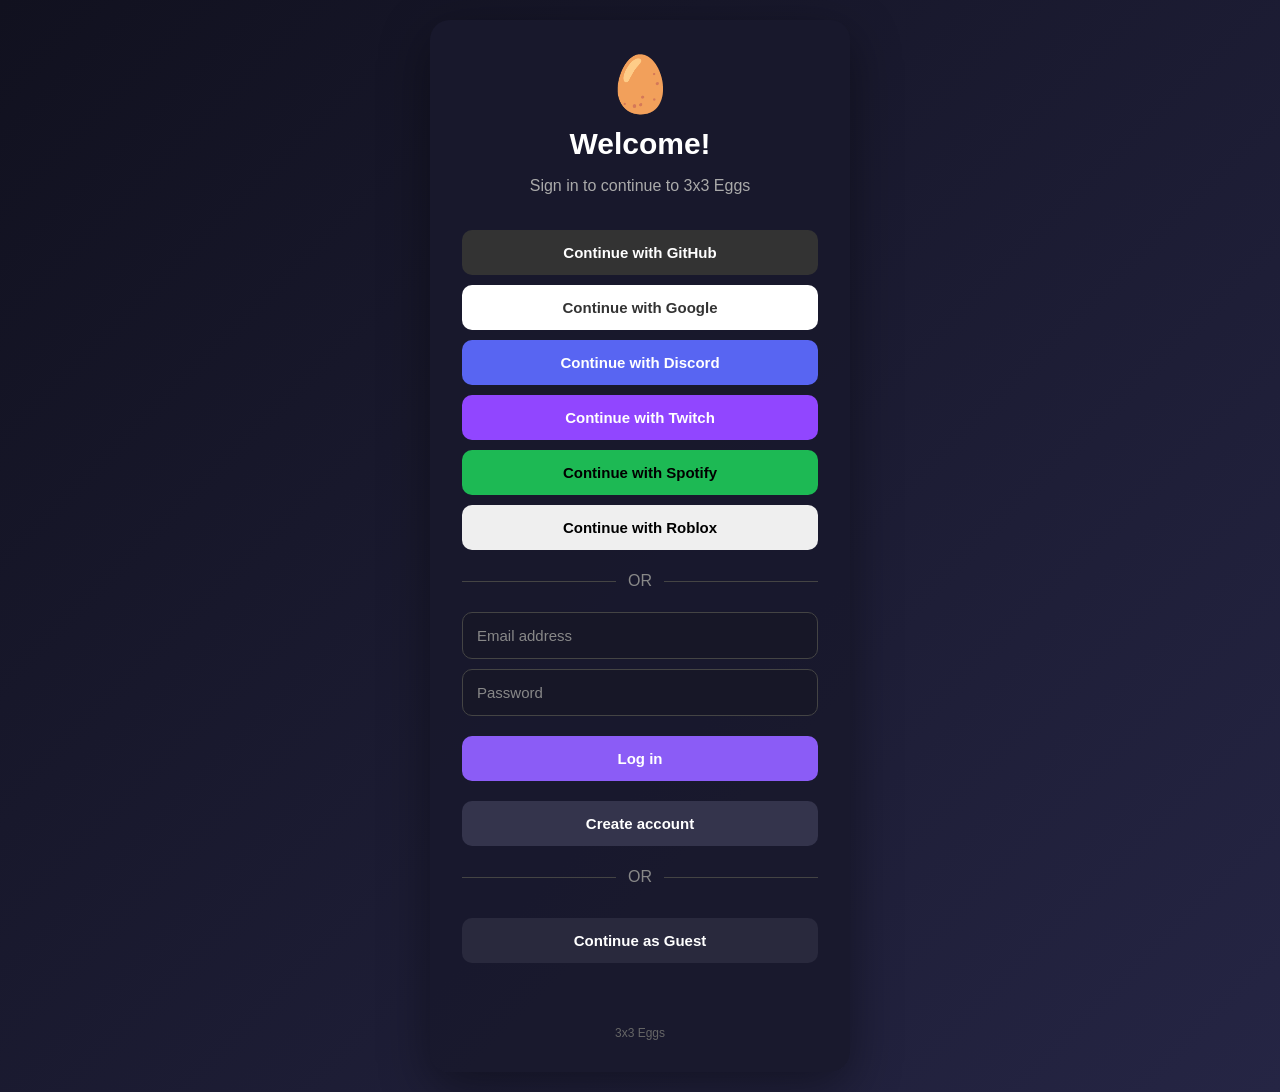
==== commit 3b73b6d5: "Update index.html" ====
--- a/index.html
+++ b/index.html
@@ -19,6 +19,7 @@
         <button id="discord-btn" class="provider-btn discord-btn">Continue with Discord</button>
         <button id="twitch-btn" class="provider-btn twitch-btn">Continue with Twitch</button>
         <button id="spotify-btn" class="provider-btn spotify-btn">Continue with Spotify</button>
+        <button id="roblox-btn" class="provider-btn roblox-btn">Continue with Roblox</button>
 
         <div class="divider"><span>OR</span></div>
 
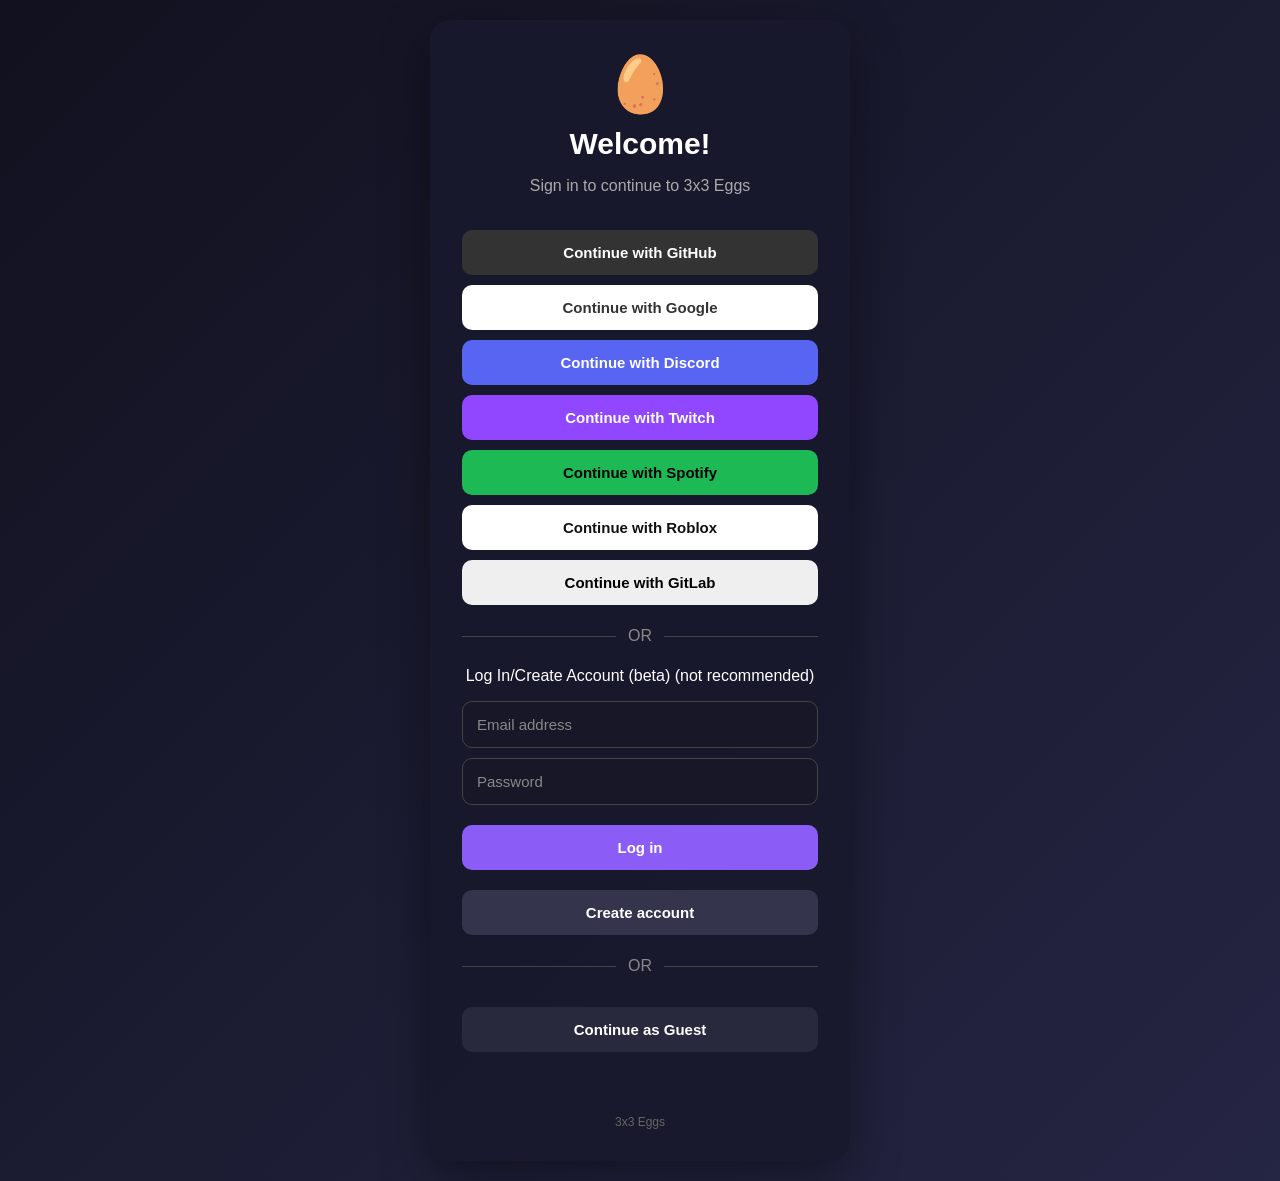
==== commit 6cc26093: "Update index.html" ====
--- a/index.html
+++ b/index.html
@@ -20,8 +20,11 @@
         <button id="twitch-btn" class="provider-btn twitch-btn">Continue with Twitch</button>
         <button id="spotify-btn" class="provider-btn spotify-btn">Continue with Spotify</button>
         <button id="roblox-btn" class="provider-btn roblox-btn">Continue with Roblox</button>
+        <button id="gitlab-btn" class="provider-btn gitlab-btn">Continue with GitLab</button>
 
         <div class="divider"><span>OR</span></div>
+
+        <p>Log In/Create Account (beta) (not recommended)</p>
 
         <div class="email-login">
           <input type="email" id="email" placeholder="Email address" autocomplete="email">
--- a/style.css
+++ b/style.css
@@ -95,6 +95,11 @@
   color: black;
 }
 
+.roblox-btn {
+  background: #ffffff;
+  color: #111111;
+}
+
 .divider {
   display: flex;
   align-items: center;
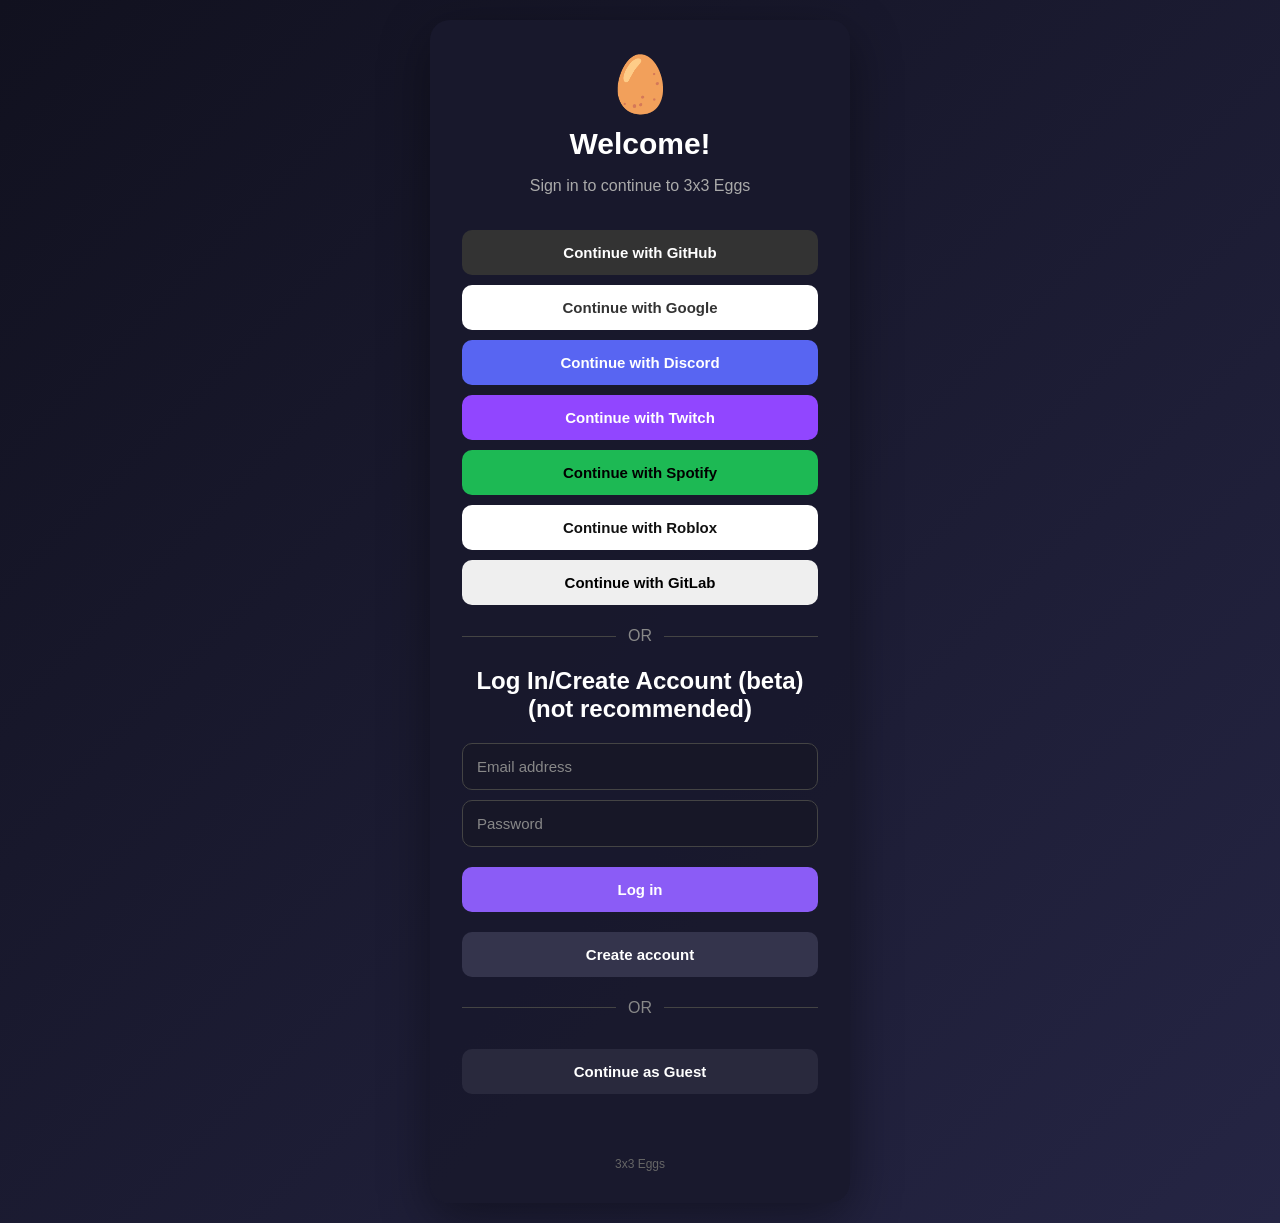
==== commit 286ca544: "Update index.html" ====
--- a/index.html
+++ b/index.html
@@ -24,7 +24,7 @@
 
         <div class="divider"><span>OR</span></div>
 
-        <p>Log In/Create Account (beta) (not recommended)</p>
+        <h2>Log In/Create Account (beta) (not recommended)</h2>
 
         <div class="email-login">
           <input type="email" id="email" placeholder="Email address" autocomplete="email">
